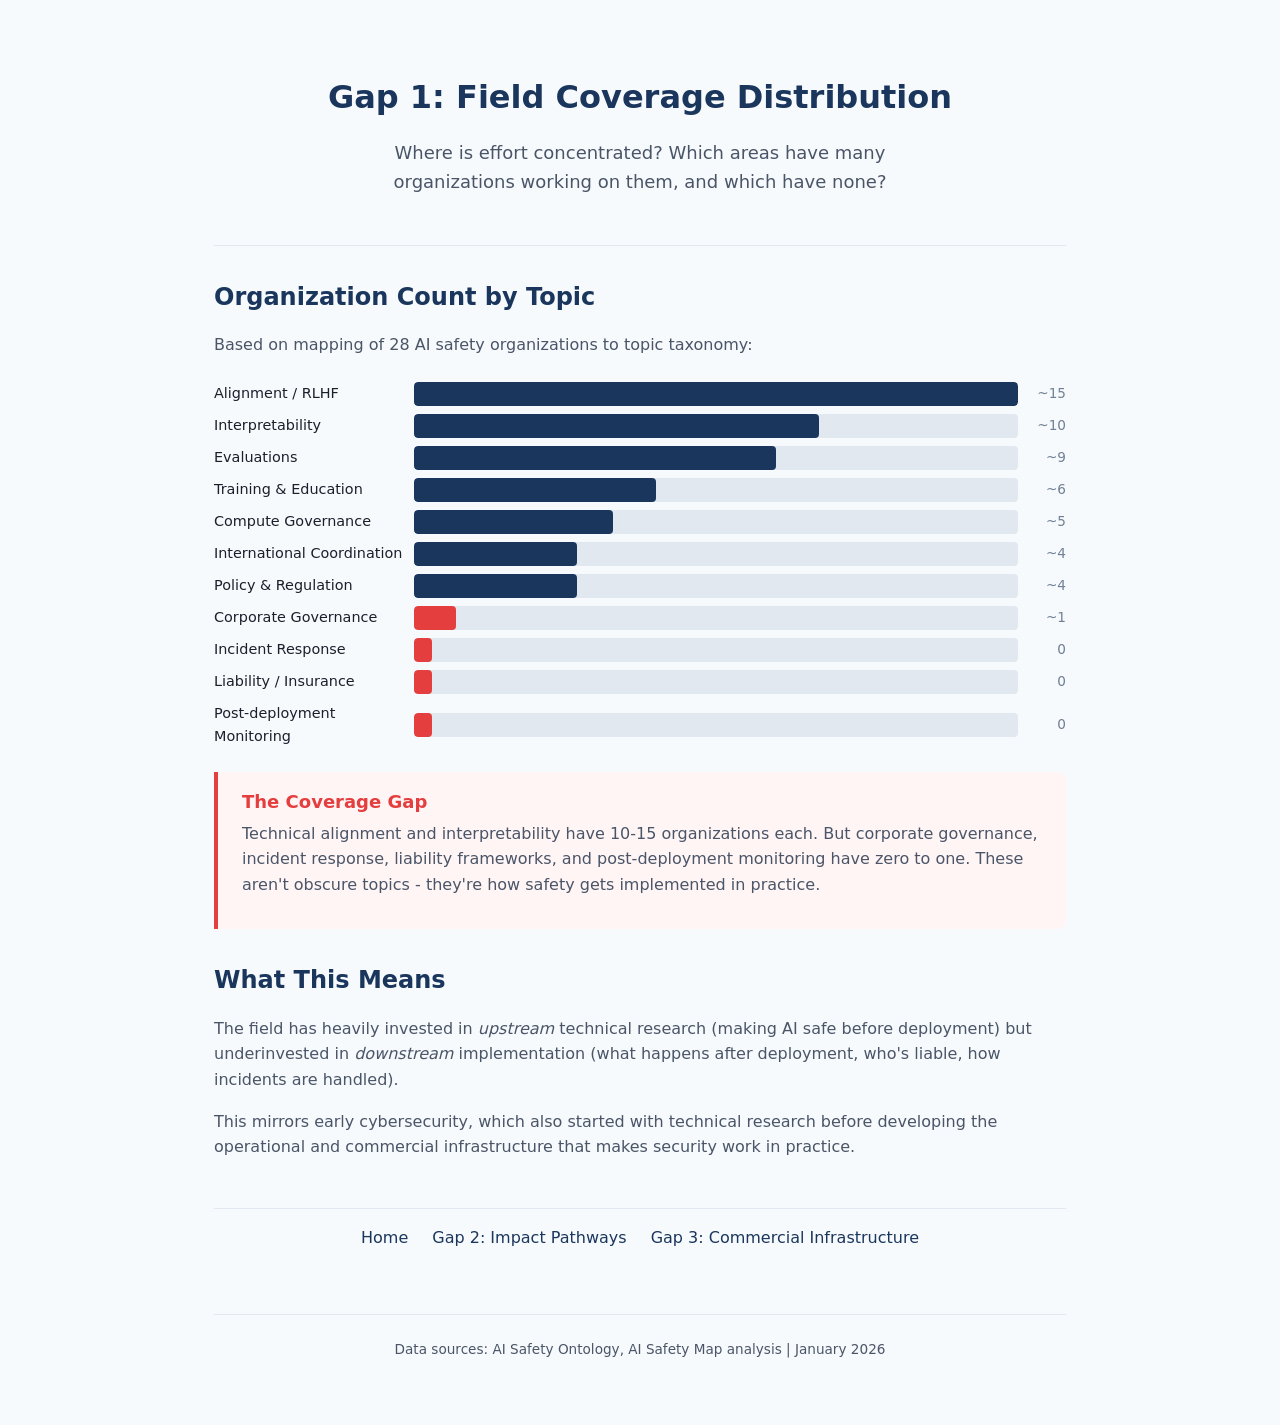
==== gap1-coverage/index.html @ d0f6ef7e "feat: initial demo site with all gap pages - Landing page with three gap cards - Gap 1: Field covera" ====
<!DOCTYPE html>
<html lang="en">
<head>
  <meta charset="UTF-8">
  <meta name="viewport" content="width=device-width, initial-scale=1.0">
  <meta name="robots" content="noindex, nofollow">
  <title>Gap 1: Field Coverage | AI Safety Gaps</title>
  <link rel="stylesheet" href="../shared/style.css">
</head>
<body>
  <div class="container">
    <header class="page-header">
      <h1>Gap 1: Field Coverage Distribution</h1>
      <p>Where is effort concentrated? Which areas have many organizations working on them, and which have none?</p>
    </header>

    <section>
      <h2>Organization Count by Topic</h2>
      <p>Based on mapping of 28 AI safety organizations to topic taxonomy:</p>

      <div class="bar-chart">
        <div class="bar-row">
          <span class="bar-label">Alignment / RLHF</span>
          <div class="bar-container">
            <div class="bar-fill" style="width: 100%;"></div>
          </div>
          <span class="bar-value">~15</span>
        </div>
        <div class="bar-row">
          <span class="bar-label">Interpretability</span>
          <div class="bar-container">
            <div class="bar-fill" style="width: 67%;"></div>
          </div>
          <span class="bar-value">~10</span>
        </div>
        <div class="bar-row">
          <span class="bar-label">Evaluations</span>
          <div class="bar-container">
            <div class="bar-fill" style="width: 60%;"></div>
          </div>
          <span class="bar-value">~9</span>
        </div>
        <div class="bar-row">
          <span class="bar-label">Training & Education</span>
          <div class="bar-container">
            <div class="bar-fill" style="width: 40%;"></div>
          </div>
          <span class="bar-value">~6</span>
        </div>
        <div class="bar-row">
          <span class="bar-label">Compute Governance</span>
          <div class="bar-container">
            <div class="bar-fill" style="width: 33%;"></div>
          </div>
          <span class="bar-value">~5</span>
        </div>
        <div class="bar-row">
          <span class="bar-label">International Coordination</span>
          <div class="bar-container">
            <div class="bar-fill" style="width: 27%;"></div>
          </div>
          <span class="bar-value">~4</span>
        </div>
        <div class="bar-row">
          <span class="bar-label">Policy & Regulation</span>
          <div class="bar-container">
            <div class="bar-fill" style="width: 27%;"></div>
          </div>
          <span class="bar-value">~4</span>
        </div>
        <div class="bar-row">
          <span class="bar-label">Corporate Governance</span>
          <div class="bar-container">
            <div class="bar-fill gap" style="width: 7%;"></div>
          </div>
          <span class="bar-value">~1</span>
        </div>
        <div class="bar-row">
          <span class="bar-label">Incident Response</span>
          <div class="bar-container">
            <div class="bar-fill gap" style="width: 3%;"></div>
          </div>
          <span class="bar-value">0</span>
        </div>
        <div class="bar-row">
          <span class="bar-label">Liability / Insurance</span>
          <div class="bar-container">
            <div class="bar-fill gap" style="width: 3%;"></div>
          </div>
          <span class="bar-value">0</span>
        </div>
        <div class="bar-row">
          <span class="bar-label">Post-deployment Monitoring</span>
          <div class="bar-container">
            <div class="bar-fill gap" style="width: 3%;"></div>
          </div>
          <span class="bar-value">0</span>
        </div>
      </div>
    </section>

    <div class="gap-callout">
      <h3>The Coverage Gap</h3>
      <p>Technical alignment and interpretability have 10-15 organizations each. But corporate governance, incident response, liability frameworks, and post-deployment monitoring have zero to one. These aren't obscure topics - they're how safety gets implemented in practice.</p>
    </div>

    <section>
      <h2>What This Means</h2>
      <p>The field has heavily invested in <em>upstream</em> technical research (making AI safe before deployment) but underinvested in <em>downstream</em> implementation (what happens after deployment, who's liable, how incidents are handled).</p>
      <p>This mirrors early cybersecurity, which also started with technical research before developing the operational and commercial infrastructure that makes security work in practice.</p>
    </section>

    <nav>
      <a href="../index.html">Home</a>
      <a href="../gap2-pathways/index.html">Gap 2: Impact Pathways</a>
      <a href="../gap3-corporate/index.html">Gap 3: Commercial Infrastructure</a>
    </nav>

    <footer>
      <p>Data sources: AI Safety Ontology, AI Safety Map analysis | January 2026</p>
    </footer>
  </div>
</body>
</html>
---- shared/style.css ----
/* AI Safety Gaps - Design System */

:root {
  /* Colors */
  --color-primary: #1a365d;
  --color-accent: #e53e3e;
  --color-success: #38a169;
  --color-warning: #d69e2e;
  --color-muted: #718096;
  --color-bg: #f7fafc;
  --color-surface: #ffffff;
  --color-border: #e2e8f0;
  --color-text: #1a202c;
  --color-text-light: #4a5568;

  /* Typography */
  --font-display: 'Inter', system-ui, -apple-system, sans-serif;
  --font-body: 'Inter', system-ui, -apple-system, sans-serif;
  --font-mono: 'JetBrains Mono', 'Fira Code', monospace;

  /* Spacing */
  --space-xs: 0.25rem;
  --space-sm: 0.5rem;
  --space-md: 1rem;
  --space-lg: 1.5rem;
  --space-xl: 2rem;
  --space-2xl: 3rem;
}

* {
  box-sizing: border-box;
  margin: 0;
  padding: 0;
}

body {
  font-family: var(--font-body);
  background: var(--color-bg);
  color: var(--color-text);
  line-height: 1.6;
  min-height: 100vh;
}

.container {
  max-width: 900px;
  margin: 0 auto;
  padding: var(--space-lg);
}

/* Typography */
h1 {
  font-size: 2rem;
  font-weight: 700;
  color: var(--color-primary);
  margin-bottom: var(--space-md);
}

h2 {
  font-size: 1.5rem;
  font-weight: 600;
  color: var(--color-primary);
  margin-top: var(--space-xl);
  margin-bottom: var(--space-md);
}

h3 {
  font-size: 1.125rem;
  font-weight: 600;
  color: var(--color-text);
  margin-bottom: var(--space-sm);
}

p {
  margin-bottom: var(--space-md);
  color: var(--color-text-light);
}

/* Header */
.page-header {
  text-align: center;
  padding: var(--space-2xl) 0;
  border-bottom: 1px solid var(--color-border);
  margin-bottom: var(--space-xl);
}

.page-header p {
  max-width: 600px;
  margin: 0 auto;
  font-size: 1.125rem;
}

/* Cards */
.card {
  background: var(--color-surface);
  border-radius: 8px;
  padding: var(--space-lg);
  box-shadow: 0 1px 3px rgba(0,0,0,0.1);
  margin-bottom: var(--space-lg);
}

.card-grid {
  display: grid;
  grid-template-columns: repeat(auto-fit, minmax(280px, 1fr));
  gap: var(--space-lg);
  margin: var(--space-xl) 0;
}

.card-link {
  text-decoration: none;
  color: inherit;
  display: block;
  transition: transform 0.2s, box-shadow 0.2s;
}

.card-link:hover .card {
  transform: translateY(-2px);
  box-shadow: 0 4px 12px rgba(0,0,0,0.15);
}

.card-title {
  font-size: 1.25rem;
  font-weight: 600;
  color: var(--color-primary);
  margin-bottom: var(--space-sm);
}

.card-desc {
  color: var(--color-text-light);
  font-size: 0.95rem;
}

/* Tables */
table {
  width: 100%;
  border-collapse: collapse;
  margin: var(--space-lg) 0;
  font-size: 0.95rem;
}

th, td {
  padding: var(--space-sm) var(--space-md);
  text-align: left;
  border-bottom: 1px solid var(--color-border);
}

th {
  background: var(--color-primary);
  color: white;
  font-weight: 600;
}

tr:nth-child(even) {
  background: #f8fafc;
}

tr:hover {
  background: #edf2f7;
}

/* Status indicators */
.status {
  display: inline-block;
  padding: 2px 8px;
  border-radius: 4px;
  font-size: 0.85rem;
  font-weight: 500;
}

.status-present {
  background: #c6f6d5;
  color: #22543d;
}

.status-partial {
  background: #fefcbf;
  color: #744210;
}

.status-absent {
  background: #fed7d7;
  color: #822727;
}

/* Gap callout */
.gap-callout {
  border-left: 4px solid var(--color-accent);
  background: #fff5f5;
  padding: var(--space-md) var(--space-lg);
  margin: var(--space-lg) 0;
  border-radius: 0 8px 8px 0;
}

.gap-callout h3 {
  color: var(--color-accent);
  margin-bottom: var(--space-xs);
}

/* Navigation */
nav {
  display: flex;
  justify-content: center;
  gap: var(--space-lg);
  padding: var(--space-md) 0;
  border-top: 1px solid var(--color-border);
  margin-top: var(--space-2xl);
}

nav a {
  color: var(--color-primary);
  text-decoration: none;
  font-weight: 500;
}

nav a:hover {
  text-decoration: underline;
}

/* Bar chart (CSS-only) */
.bar-chart {
  margin: var(--space-lg) 0;
}

.bar-row {
  display: flex;
  align-items: center;
  margin-bottom: var(--space-sm);
}

.bar-label {
  width: 200px;
  font-size: 0.9rem;
  color: var(--color-text);
}

.bar-container {
  flex: 1;
  height: 24px;
  background: var(--color-border);
  border-radius: 4px;
  overflow: hidden;
}

.bar-fill {
  height: 100%;
  background: var(--color-primary);
  border-radius: 4px;
  transition: width 0.3s;
}

.bar-fill.gap {
  background: var(--color-accent);
}

.bar-value {
  width: 40px;
  text-align: right;
  font-size: 0.85rem;
  color: var(--color-muted);
  margin-left: var(--space-sm);
}

/* Pathway cards */
.pathway {
  background: var(--color-surface);
  border-radius: 8px;
  padding: var(--space-lg);
  margin-bottom: var(--space-lg);
  box-shadow: 0 1px 3px rgba(0,0,0,0.1);
}

.pathway-title {
  font-size: 1.1rem;
  font-weight: 600;
  margin-bottom: var(--space-md);
}

.pathway-stages {
  display: grid;
  grid-template-columns: repeat(4, 1fr);
  gap: var(--space-sm);
  text-align: center;
}

.pathway-stage {
  padding: var(--space-sm);
  border-radius: 6px;
  font-size: 0.85rem;
}

.pathway-arrow {
  display: none;
}

.pathway-note {
  margin-top: var(--space-md);
  padding-top: var(--space-md);
  border-top: 1px solid var(--color-border);
  font-size: 0.9rem;
  color: var(--color-muted);
  font-style: italic;
}

/* Footer */
footer {
  text-align: center;
  padding: var(--space-lg);
  color: var(--color-muted);
  font-size: 0.85rem;
  border-top: 1px solid var(--color-border);
  margin-top: var(--space-2xl);
}

/* Responsive */
@media (max-width: 600px) {
  .container {
    padding: var(--space-md);
  }

  h1 {
    font-size: 1.5rem;
  }

  .bar-label {
    width: 120px;
    font-size: 0.8rem;
  }

  .pathway-stages {
    grid-template-columns: 1fr 1fr;
  }

  table {
    font-size: 0.85rem;
  }

  th, td {
    padding: var(--space-xs) var(--space-sm);
  }
}
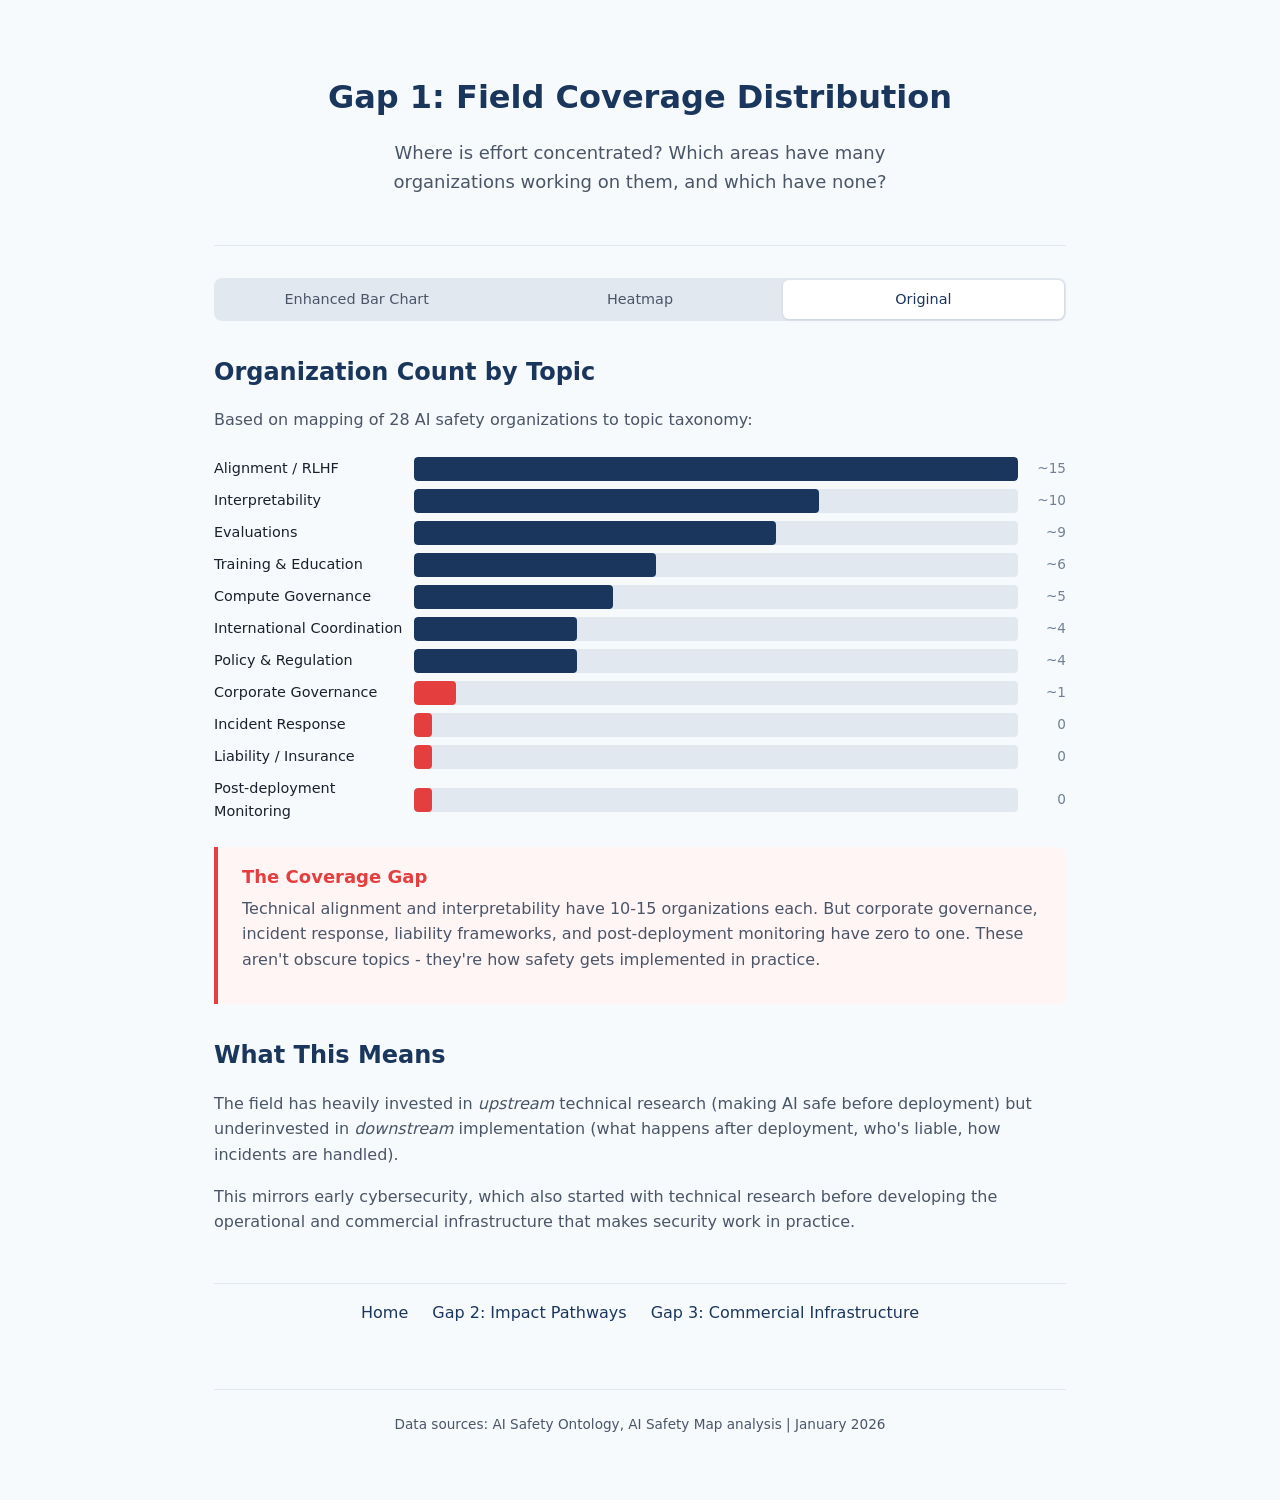
==== commit 7e56b27b: "feat(gap1): add enhanced bar chart and heatmap views - Enhanced bar chart with clickable bars, org l" ====
--- a/gap1-coverage/index.html
+++ b/gap1-coverage/index.html
@@ -13,6 +13,13 @@
       <h1>Gap 1: Field Coverage Distribution</h1>
       <p>Where is effort concentrated? Which areas have many organizations working on them, and which have none?</p>
     </header>
+
+    <!-- View Tabs -->
+    <div class="view-tabs">
+      <a href="enhanced.html" class="view-tab">Enhanced Bar Chart</a>
+      <a href="heatmap.html" class="view-tab">Heatmap</a>
+      <a href="index.html" class="view-tab active">Original</a>
+    </div>
 
     <section>
       <h2>Organization Count by Topic</h2>
--- a/shared/style.css
+++ b/shared/style.css
@@ -310,7 +310,295 @@
   margin-top: var(--space-2xl);
 }
 
-/* Responsive */
+/* ===================================
+   SOURCE PANEL COMPONENT
+   =================================== */
+.source-panel {
+  background: var(--color-surface);
+  border: 1px solid var(--color-border);
+  border-radius: 8px;
+  margin: var(--space-lg) 0;
+}
+
+.source-panel summary {
+  padding: var(--space-md) var(--space-lg);
+  cursor: pointer;
+  font-weight: 600;
+  color: var(--color-primary);
+  display: flex;
+  align-items: center;
+  gap: var(--space-sm);
+}
+
+.source-panel summary:hover {
+  background: var(--color-bg);
+}
+
+.source-panel summary::marker {
+  content: '';
+}
+
+.source-panel summary::before {
+  content: '+';
+  display: inline-block;
+  width: 1.2em;
+  font-weight: bold;
+}
+
+.source-panel[open] summary::before {
+  content: '-';
+}
+
+.source-panel-content {
+  padding: 0 var(--space-lg) var(--space-lg);
+  border-top: 1px solid var(--color-border);
+}
+
+.source-list {
+  list-style: none;
+  margin: var(--space-md) 0 0 0;
+  padding: 0;
+}
+
+.source-item {
+  display: flex;
+  align-items: flex-start;
+  gap: var(--space-md);
+  padding: var(--space-sm) 0;
+  border-bottom: 1px solid var(--color-border);
+}
+
+.source-item:last-child {
+  border-bottom: none;
+}
+
+.source-level {
+  flex-shrink: 0;
+  padding: 2px 6px;
+  border-radius: 3px;
+  font-size: 0.75rem;
+  font-weight: 600;
+  text-transform: uppercase;
+}
+
+.source-level-verified {
+  background: #c6f6d5;
+  color: #22543d;
+}
+
+.source-level-inferred {
+  background: #fefcbf;
+  color: #744210;
+}
+
+.source-level-illustrative {
+  background: #e2e8f0;
+  color: #4a5568;
+}
+
+.source-details {
+  flex: 1;
+}
+
+.source-name {
+  font-weight: 500;
+  color: var(--color-text);
+  margin-bottom: 2px;
+}
+
+.source-meta {
+  font-size: 0.85rem;
+  color: var(--color-muted);
+}
+
+.source-link {
+  color: var(--color-primary);
+  text-decoration: none;
+}
+
+.source-link:hover {
+  text-decoration: underline;
+}
+
+.source-panel-footer {
+  margin-top: var(--space-md);
+  padding-top: var(--space-md);
+  border-top: 1px solid var(--color-border);
+  display: flex;
+  gap: var(--space-md);
+  font-size: 0.85rem;
+}
+
+.source-action {
+  color: var(--color-primary);
+  text-decoration: none;
+}
+
+.source-action:hover {
+  text-decoration: underline;
+}
+
+.source-legend {
+  display: flex;
+  flex-wrap: wrap;
+  gap: var(--space-md);
+  font-size: 0.8rem;
+  color: var(--color-muted);
+  margin-top: var(--space-sm);
+}
+
+.source-legend-item {
+  display: flex;
+  align-items: center;
+  gap: 4px;
+}
+
+/* ===================================
+   VIEW TABS
+   =================================== */
+.view-tabs {
+  display: flex;
+  gap: 2px;
+  margin-bottom: var(--space-lg);
+  background: var(--color-border);
+  border-radius: 8px;
+  padding: 2px;
+}
+
+.view-tab {
+  flex: 1;
+  padding: var(--space-sm) var(--space-md);
+  text-align: center;
+  text-decoration: none;
+  color: var(--color-text-light);
+  font-size: 0.9rem;
+  font-weight: 500;
+  border-radius: 6px;
+  transition: background 0.2s, color 0.2s;
+}
+
+.view-tab:hover {
+  background: rgba(255,255,255,0.5);
+}
+
+.view-tab.active {
+  background: var(--color-surface);
+  color: var(--color-primary);
+  box-shadow: 0 1px 3px rgba(0,0,0,0.1);
+}
+
+/* ===================================
+   ENHANCED BAR CHART
+   =================================== */
+.bar-row-clickable {
+  cursor: pointer;
+  transition: background 0.2s;
+  padding: var(--space-xs) var(--space-sm);
+  margin: 0 calc(-1 * var(--space-sm));
+  border-radius: 4px;
+}
+
+.bar-row-clickable:hover {
+  background: var(--color-bg);
+}
+
+.bar-row-clickable summary {
+  list-style: none;
+}
+
+.bar-row-clickable summary::-webkit-details-marker {
+  display: none;
+}
+
+.bar-details {
+  margin-left: 200px;
+  margin-top: var(--space-xs);
+  padding: var(--space-sm) var(--space-md);
+  background: var(--color-bg);
+  border-radius: 4px;
+  font-size: 0.85rem;
+}
+
+.bar-details-list {
+  list-style: none;
+  margin: 0;
+  padding: 0;
+  display: flex;
+  flex-wrap: wrap;
+  gap: var(--space-xs) var(--space-md);
+}
+
+.bar-details-list li {
+  color: var(--color-text-light);
+}
+
+.bar-sort-controls {
+  display: flex;
+  gap: var(--space-sm);
+  margin-bottom: var(--space-md);
+  font-size: 0.85rem;
+  align-items: center;
+}
+
+.bar-sort-btn {
+  padding: 4px 8px;
+  border: 1px solid var(--color-border);
+  border-radius: 4px;
+  background: white;
+  color: var(--color-text-light);
+  cursor: pointer;
+  font-size: 0.8rem;
+}
+
+.bar-sort-btn:hover {
+  background: var(--color-bg);
+}
+
+.bar-sort-btn.active {
+  background: var(--color-primary);
+  color: white;
+  border-color: var(--color-primary);
+}
+
+/* Coverage level colors */
+.bar-fill.coverage-high {
+  background: var(--color-success);
+}
+
+.bar-fill.coverage-medium {
+  background: var(--color-warning);
+}
+
+.bar-fill.coverage-low {
+  background: var(--color-accent);
+}
+
+/* ===================================
+   HEATMAP LEGEND
+   =================================== */
+.heatmap-legend {
+  display: flex;
+  align-items: center;
+  gap: var(--space-md);
+  margin-top: var(--space-md);
+  font-size: 0.8rem;
+  color: var(--color-muted);
+}
+
+.heatmap-legend-scale {
+  display: flex;
+  gap: 2px;
+}
+
+.heatmap-legend-cell {
+  width: 24px;
+  height: 16px;
+  border-radius: 2px;
+}
+
+/* ===================================
+   RESPONSIVE
+   =================================== */
 @media (max-width: 600px) {
   .container {
     padding: var(--space-md);
@@ -336,4 +624,21 @@
   th, td {
     padding: var(--space-xs) var(--space-sm);
   }
-}
+
+  .bar-details {
+    margin-left: 0;
+  }
+
+  .view-tabs {
+    flex-wrap: wrap;
+  }
+
+  .view-tab {
+    flex: 1 1 45%;
+  }
+
+  nav {
+    flex-wrap: wrap;
+    gap: var(--space-md);
+  }
+}
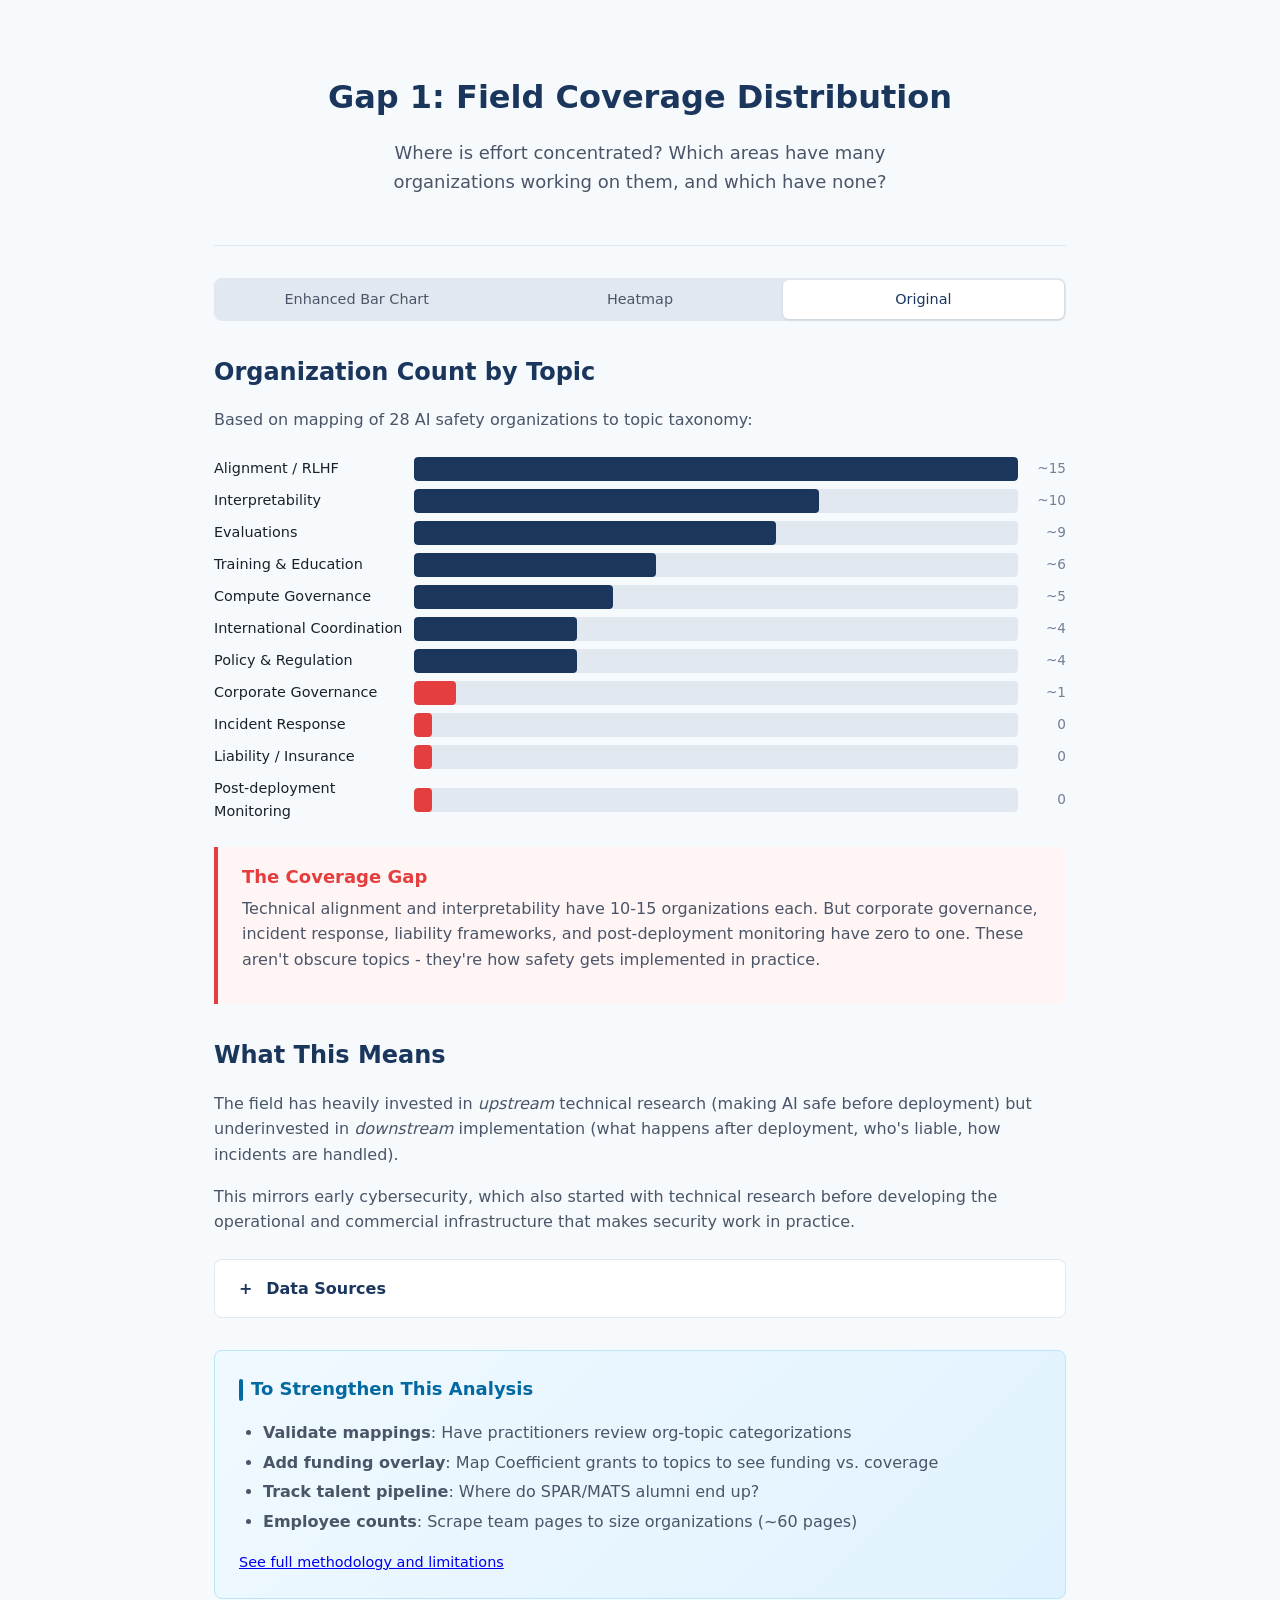
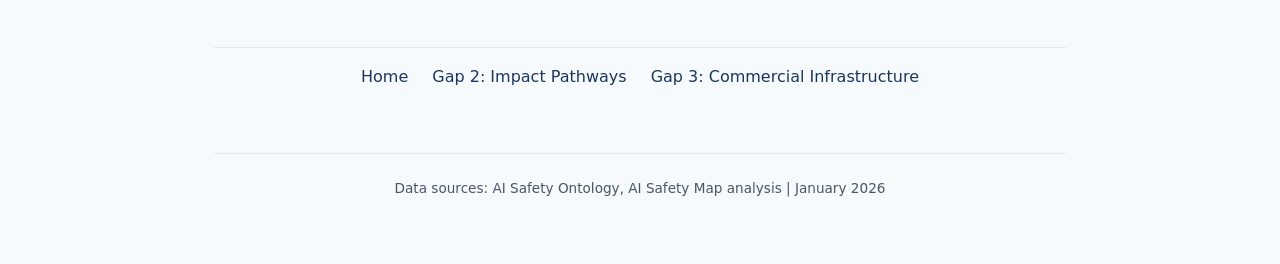
==== commit 8ef7ee31: "feat(04e): add methodology page, source panels, future work sections - Add about.html with methodolo" ====
--- a/gap1-coverage/index.html
+++ b/gap1-coverage/index.html
@@ -117,6 +117,54 @@
       <p>This mirrors early cybersecurity, which also started with technical research before developing the operational and commercial infrastructure that makes security work in practice.</p>
     </section>
 
+    <!-- Source Panel -->
+    <details class="source-panel">
+      <summary>Data Sources</summary>
+      <div class="source-panel-content">
+        <ul class="source-list">
+          <li class="source-item">
+            <span class="source-level source-level-inferred">Inferred</span>
+            <div class="source-details">
+              <div class="source-name">Organization Mapping (Manual)</div>
+              <div class="source-meta">~50 orgs mapped to topics | Jan 2026</div>
+            </div>
+          </li>
+          <li class="source-item">
+            <span class="source-level source-level-verified">Verified</span>
+            <div class="source-details">
+              <div class="source-name">SPAR SP26 Projects</div>
+              <div class="source-meta"><a href="https://sparai.org/projects/sp26/" class="source-link">137 projects</a> | Jan 2026</div>
+            </div>
+          </li>
+          <li class="source-item">
+            <span class="source-level source-level-verified">Verified</span>
+            <div class="source-details">
+              <div class="source-name">Coefficient Giving Grants</div>
+              <div class="source-meta"><a href="https://coefficientgiving.org/grants/" class="source-link">~995 grants</a> | Jan 2026</div>
+            </div>
+          </li>
+        </ul>
+        <div class="source-legend">
+          <span class="source-legend-item"><span class="source-level source-level-verified" style="font-size:0.65rem;">Verified</span> Cross-referenced</span>
+          <span class="source-legend-item"><span class="source-level source-level-inferred" style="font-size:0.65rem;">Inferred</span> Single source (~)</span>
+        </div>
+      </div>
+    </details>
+
+    <!-- Future Work -->
+    <div class="future-work">
+      <h3>To Strengthen This Analysis</h3>
+      <ul>
+        <li><strong>Validate mappings</strong>: Have practitioners review org-topic categorizations</li>
+        <li><strong>Add funding overlay</strong>: Map Coefficient grants to topics to see funding vs. coverage</li>
+        <li><strong>Track talent pipeline</strong>: Where do SPAR/MATS alumni end up?</li>
+        <li><strong>Employee counts</strong>: Scrape team pages to size organizations (~60 pages)</li>
+      </ul>
+      <p style="margin-top: var(--space-md); margin-bottom: 0;">
+        <a href="../about.html">See full methodology and limitations</a>
+      </p>
+    </div>
+
     <nav>
       <a href="../index.html">Home</a>
       <a href="../gap2-pathways/index.html">Gap 2: Impact Pathways</a>
--- a/shared/style.css
+++ b/shared/style.css
@@ -597,6 +597,138 @@
 }
 
 /* ===================================
+   INLINE FOOTNOTES / SOURCED DATA
+   =================================== */
+.sourced {
+  position: relative;
+  border-bottom: 1px dotted var(--color-muted);
+  cursor: help;
+}
+
+.sourced::after {
+  content: attr(data-note);
+  font-size: 0.7rem;
+  vertical-align: super;
+  color: var(--color-primary);
+  margin-left: 1px;
+}
+
+.sourced[data-level="inferred"]::before {
+  content: "~";
+  color: var(--color-warning);
+}
+
+.sourced[data-level="illustrative"]::before {
+  content: "*";
+  color: var(--color-muted);
+}
+
+/* Tooltip on hover */
+.sourced[data-tooltip]:hover::after {
+  content: attr(data-tooltip);
+  position: absolute;
+  bottom: 100%;
+  left: 50%;
+  transform: translateX(-50%);
+  background: var(--color-text);
+  color: white;
+  padding: 4px 8px;
+  border-radius: 4px;
+  font-size: 0.75rem;
+  white-space: nowrap;
+  z-index: 100;
+  margin-bottom: 4px;
+}
+
+/* Footnote section at bottom of page */
+.footnotes {
+  margin-top: var(--space-2xl);
+  padding-top: var(--space-lg);
+  border-top: 1px solid var(--color-border);
+  font-size: 0.85rem;
+  color: var(--color-muted);
+}
+
+.footnotes h3 {
+  font-size: 0.9rem;
+  color: var(--color-text-light);
+  margin-bottom: var(--space-md);
+}
+
+.footnote-item {
+  display: flex;
+  gap: var(--space-sm);
+  margin-bottom: var(--space-sm);
+  line-height: 1.4;
+}
+
+.footnote-marker {
+  flex-shrink: 0;
+  font-weight: 600;
+  color: var(--color-primary);
+}
+
+.footnote-text {
+  flex: 1;
+}
+
+.footnote-text a {
+  color: var(--color-primary);
+}
+
+/* Future work section */
+.future-work {
+  background: linear-gradient(135deg, #f0f9ff 0%, #e0f2fe 100%);
+  border: 1px solid #bae6fd;
+  border-radius: 8px;
+  padding: var(--space-lg);
+  margin: var(--space-xl) 0;
+}
+
+.future-work h3 {
+  color: #0369a1;
+  margin-bottom: var(--space-md);
+  display: flex;
+  align-items: center;
+  gap: var(--space-sm);
+}
+
+.future-work h3::before {
+  content: "";
+  display: inline-block;
+  width: 4px;
+  height: 1.2em;
+  background: #0369a1;
+  border-radius: 2px;
+}
+
+.future-work ul {
+  margin-left: 1.5rem;
+  color: var(--color-text-light);
+}
+
+.future-work li {
+  margin-bottom: var(--space-xs);
+}
+
+.future-work p {
+  color: var(--color-text-light);
+  font-size: 0.9rem;
+}
+
+/* Epistemic markers in text */
+.uncertain {
+  font-style: italic;
+  color: var(--color-text-light);
+}
+
+.estimate::before {
+  content: "~";
+  color: var(--color-warning);
+  font-weight: bold;
+}
+
+/* ===================================
    RESPONSIVE
    =================================== */
 @media (max-width: 600px) {
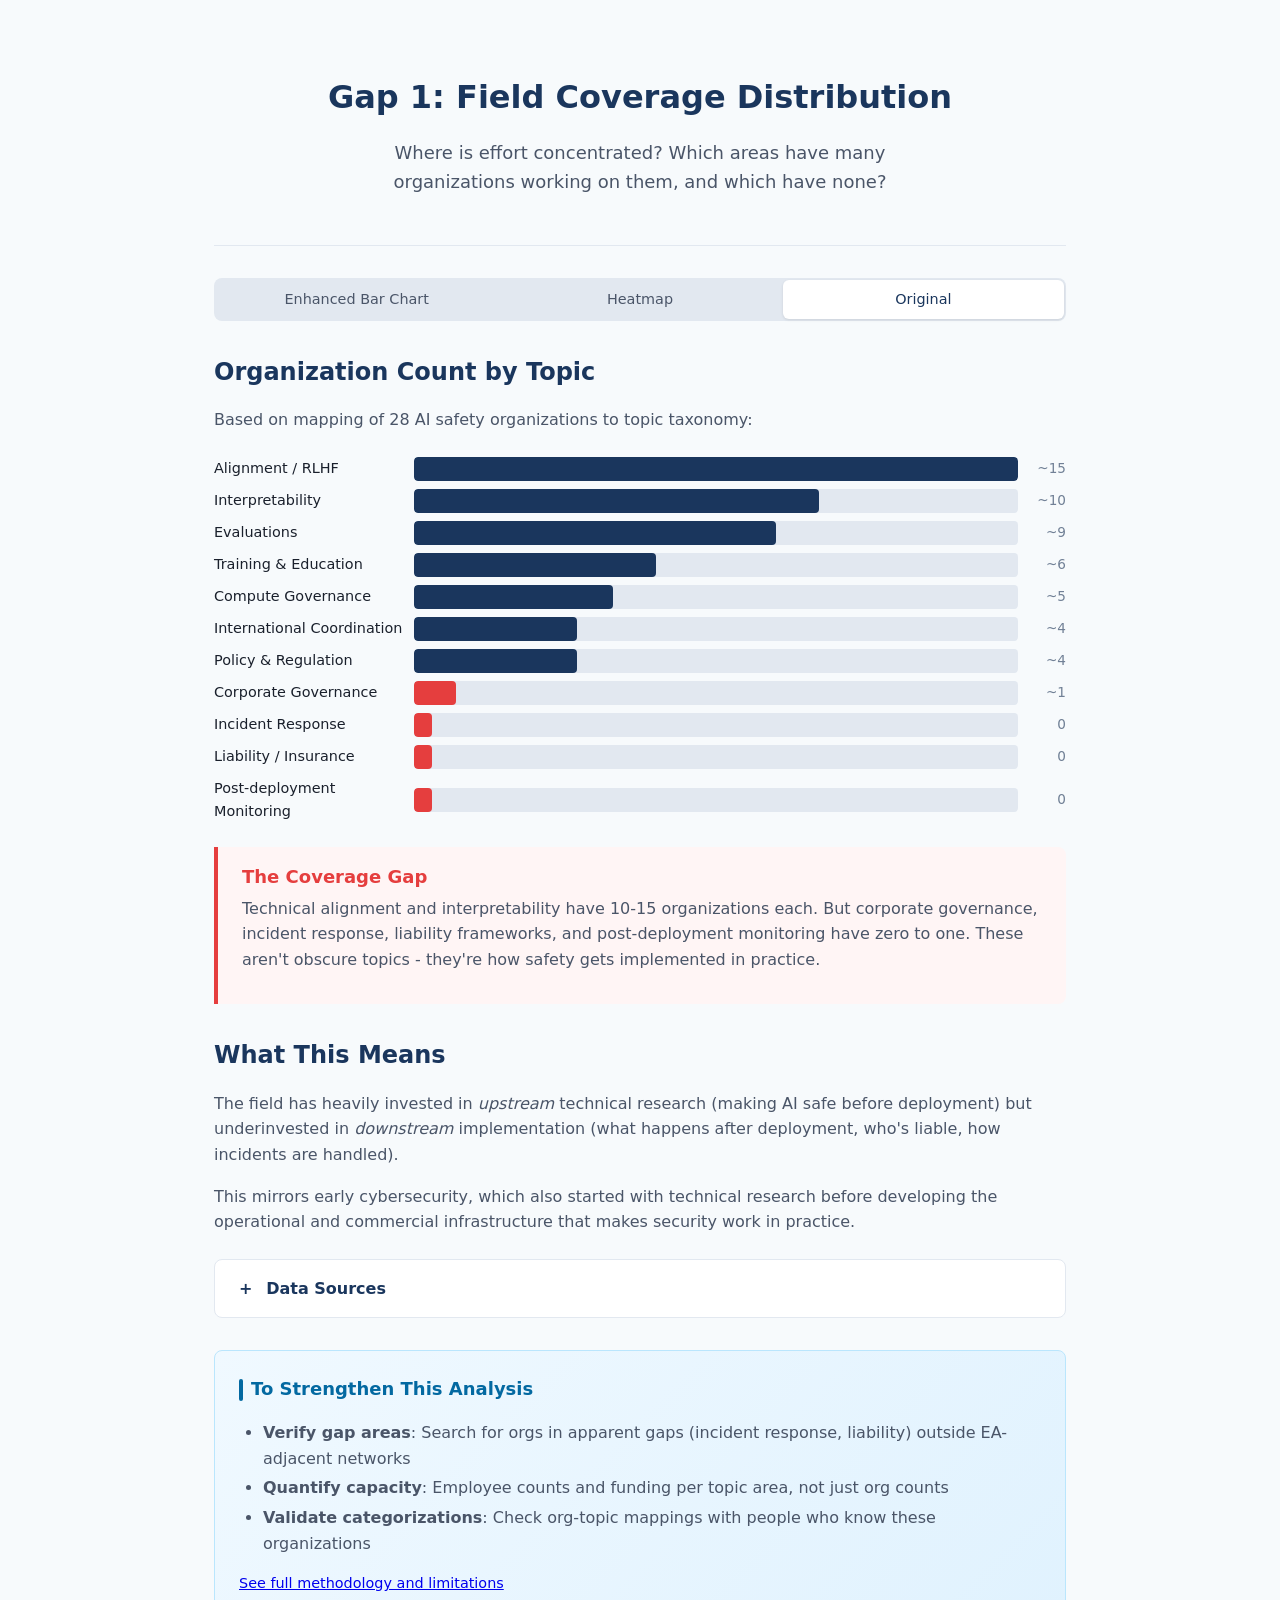
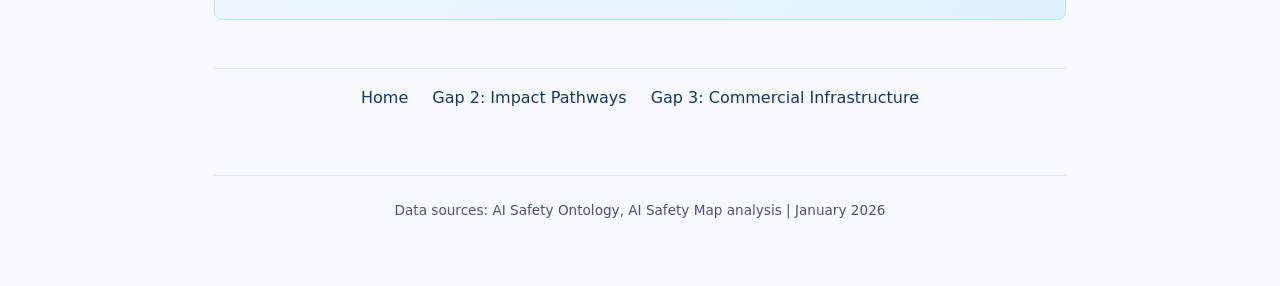
==== commit d82574a2: "refactor(04e): improve methodology prose, purpose-driven future work - Rewrite about.html with natur" ====
--- a/gap1-coverage/index.html
+++ b/gap1-coverage/index.html
@@ -155,10 +155,9 @@
     <div class="future-work">
       <h3>To Strengthen This Analysis</h3>
       <ul>
-        <li><strong>Validate mappings</strong>: Have practitioners review org-topic categorizations</li>
-        <li><strong>Add funding overlay</strong>: Map Coefficient grants to topics to see funding vs. coverage</li>
-        <li><strong>Track talent pipeline</strong>: Where do SPAR/MATS alumni end up?</li>
-        <li><strong>Employee counts</strong>: Scrape team pages to size organizations (~60 pages)</li>
+        <li><strong>Verify gap areas</strong>: Search for orgs in apparent gaps (incident response, liability) outside EA-adjacent networks</li>
+        <li><strong>Quantify capacity</strong>: Employee counts and funding per topic area, not just org counts</li>
+        <li><strong>Validate categorizations</strong>: Check org-topic mappings with people who know these organizations</li>
       </ul>
       <p style="margin-top: var(--space-md); margin-bottom: 0;">
         <a href="../about.html">See full methodology and limitations</a>
